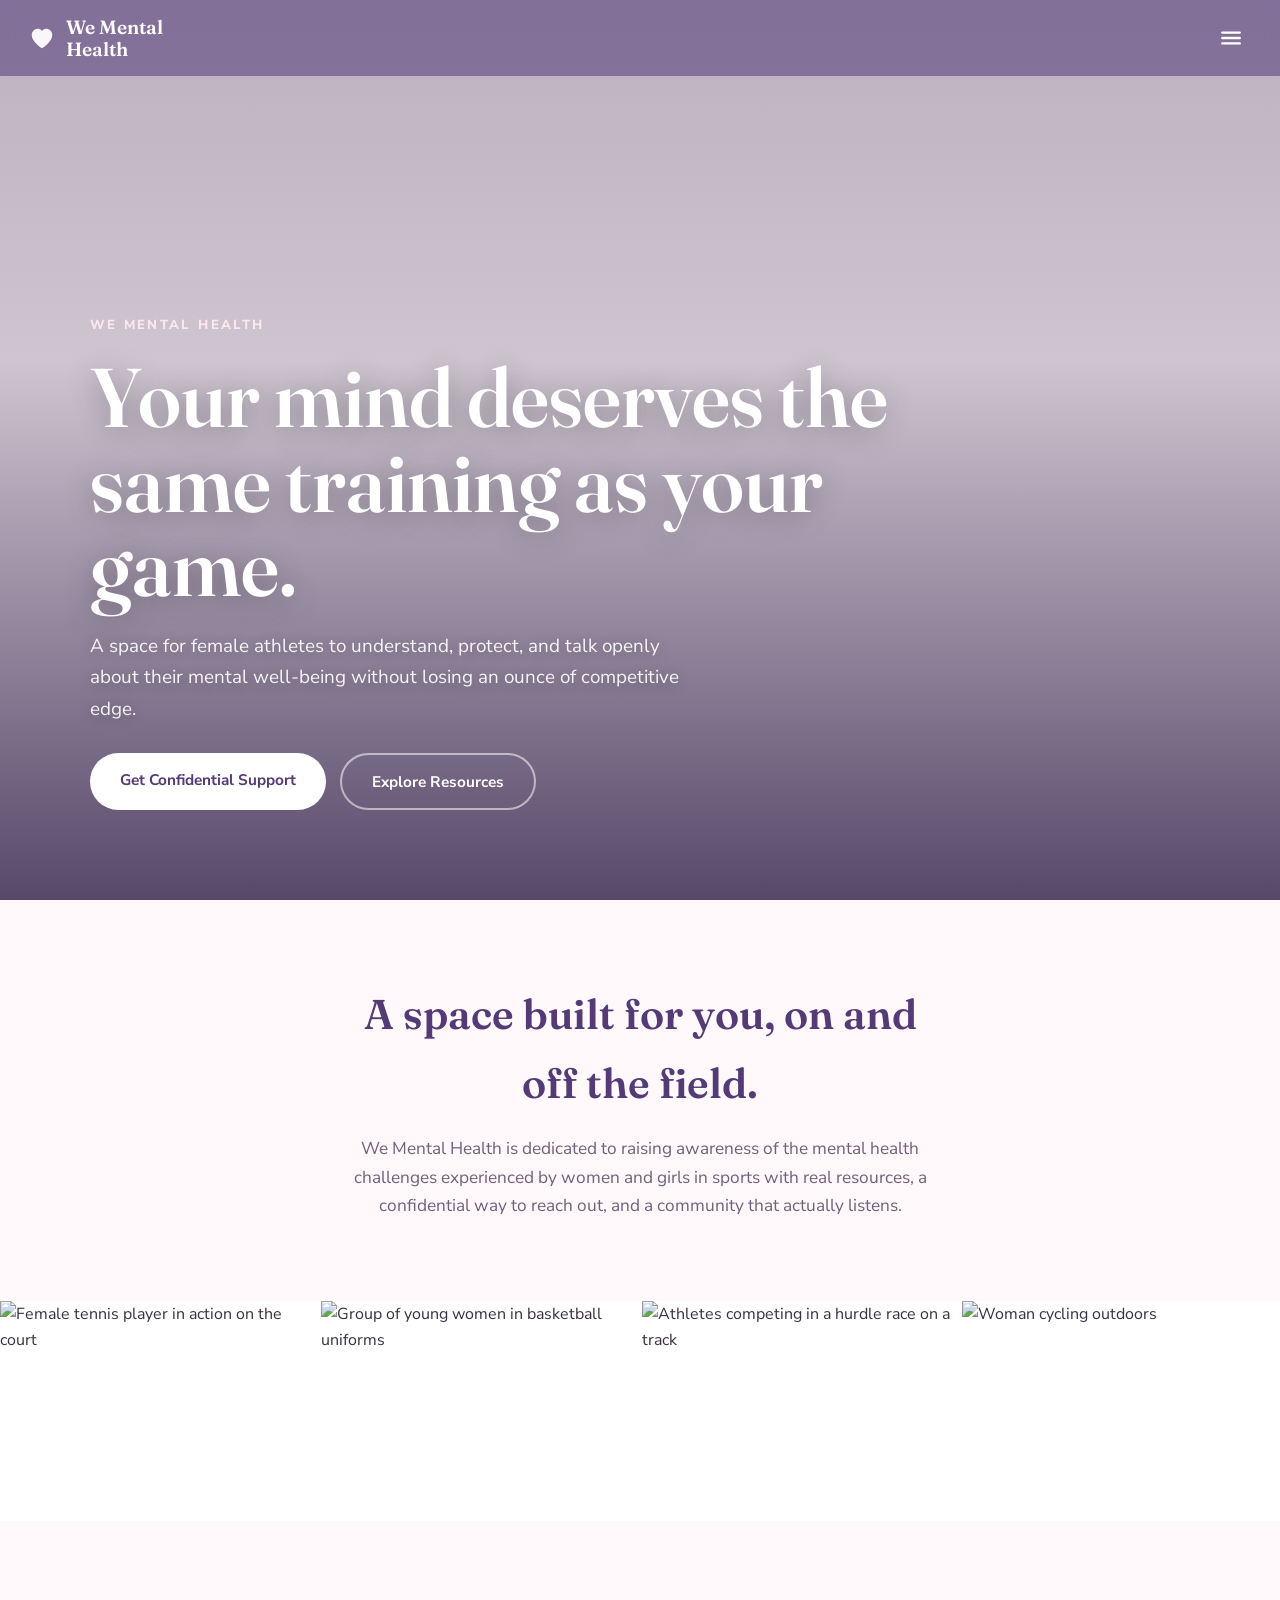
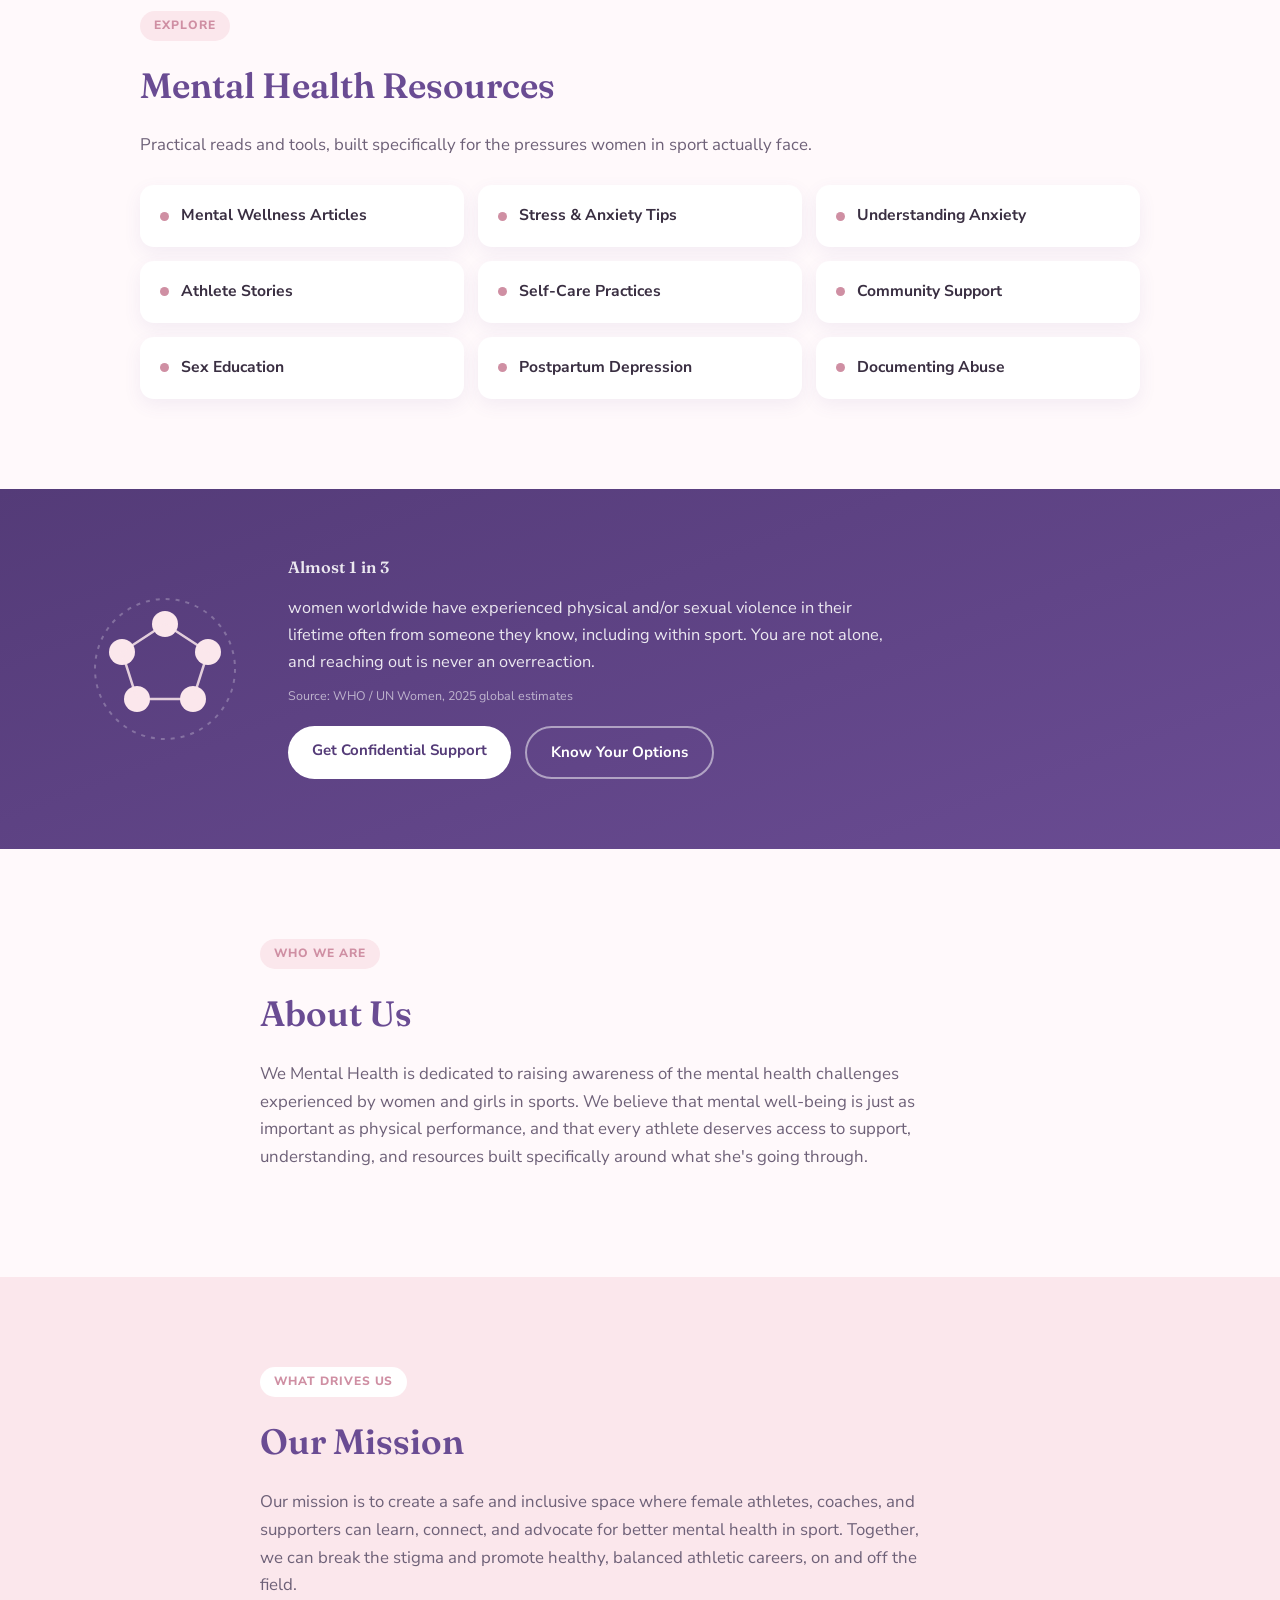
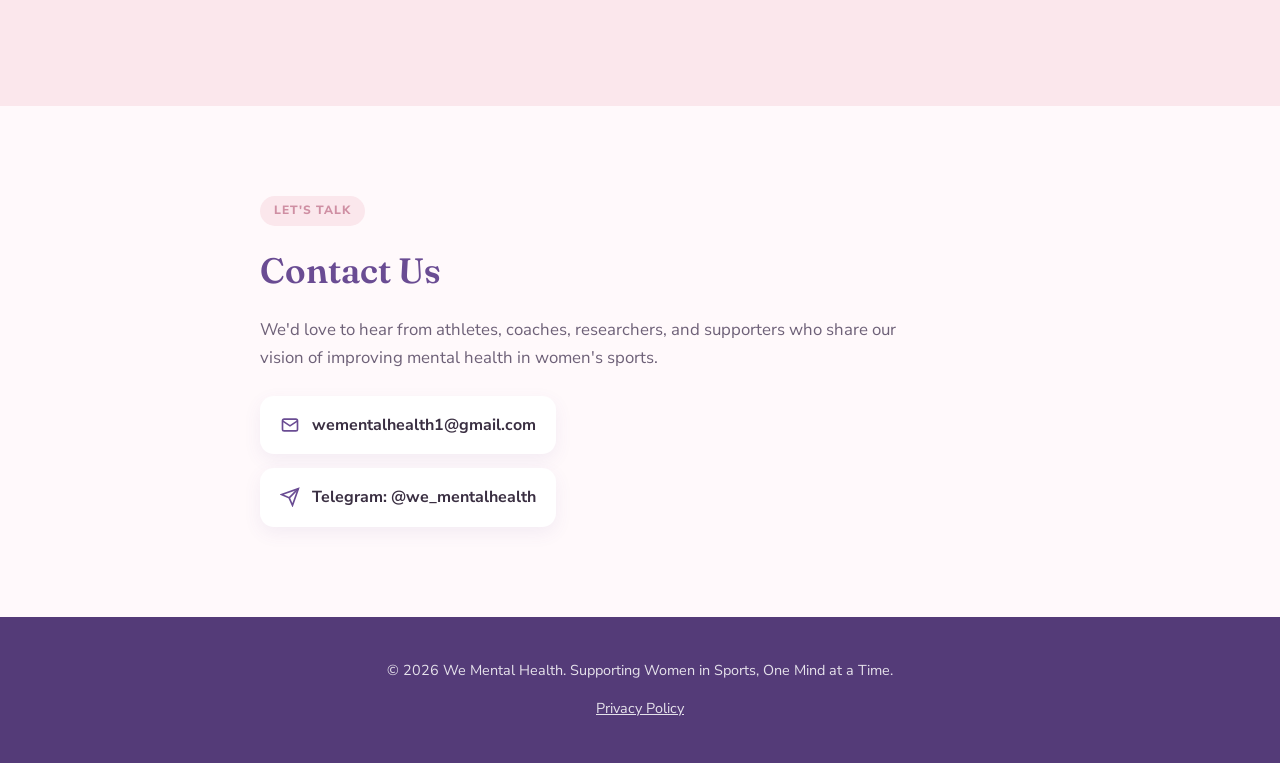
==== We/index.html @ 29e7348d "Update index.html" ====
﻿<!DOCTYPE html>
<html lang="en">
<head>
<meta charset="UTF-8">
<meta name="viewport" content="width=device-width, initial-scale=1.0">
<title>We Mental Health</title>
<meta name="description" content="We Mental Health supports the mental wellbeing of female athletes across Nigeria, Africa, and beyond — confidential support, real crisis resources, and a community that listens.">
<link rel="canonical" href="https://wementalhealth.duckdns.org/index.html">
<link rel="icon" type="image/svg+xml" href="favicon.svg">

<meta property="og:type" content="website">
<meta property="og:title" content="We Mental Health">
<meta property="og:description" content="We Mental Health supports the mental wellbeing of female athletes across Nigeria, Africa, and beyond confidential support, real crisis resources, and a community that listens.">
<meta property="og:url" content="https://wementalhealth.duckdns.org/index.html">
<meta property="og:image" content="https://images.unsplash.com/photo-1770237710759-82b2962cd4ab?auto=format&fit=crop&w=1200&q=80">
<meta property="og:site_name" content="We Mental Health">

<meta name="twitter:card" content="summary_large_image">
<meta name="twitter:title" content="We Mental Health">
<meta name="twitter:description" content="We Mental Health supports the mental wellbeing of female athletes across Nigeria, Africa, and beyond — confidential support, real crisis resources, and a community that listens.">
<meta name="twitter:image" content="https://images.unsplash.com/photo-1770237710759-82b2962cd4ab?auto=format&fit=crop&w=1200&q=80">
<link rel="preconnect" href="https://fonts.googleapis.com">
<link rel="preconnect" href="https://fonts.gstatic.com" crossorigin>
<link href="https://fonts.googleapis.com/css2?family=Fraunces:opsz,wght@9..144,500;9..144,600;9..144,700&family=Nunito+Sans:wght@400;600;700;800&display=swap" rel="stylesheet">
<link rel="stylesheet" href="site-nav.css">
<style>
  :root{
    --plum: #6a4c93;
    --plum-deep: #543b78;
    --plum-light: #8a63b8;
    --blush: #f4c9d6;
    --blush-soft: #fbe7ec;
    --rose-gold: #cf8fa3;
    --cream: #fff9fb;
    --ink: #3a2f42;
    --ink-soft: #6e6178;
  }

  * { box-sizing: border-box; }

  body{
    margin: 0;
    font-family: 'Nunito Sans', sans-serif;
    background: var(--cream);
    color: var(--ink);
    line-height: 1.65;
  }

  h1, h2, h3 { font-family: 'Fraunces', serif; font-weight: 600; }

  a { color: inherit; }

  /* ---------- Hero ---------- */
  .hero{
    position: relative;
    min-height: 100vh;
    display: flex;
    align-items: flex-end;
    padding: 140px 7vw 90px;
    background-image:
      linear-gradient(180deg, rgba(58,41,80,0.35) 0%, rgba(58,41,80,0.25) 40%, rgba(58,41,80,0.85) 100%),
      url('https://images.unsplash.com/photo-1770237710759-82b2962cd4ab?auto=format&fit=crop&w=1800&q=80');
    background-size: cover;
    background-position: center 25%;
    background-attachment: scroll;
  }

  .hero-eyebrow{
    color: var(--blush-soft);
    font-size: 0.82rem;
    font-weight: 800;
    letter-spacing: 0.18em;
    text-transform: uppercase;
    margin-bottom: 18px;
  }

  .hero h1{
    font-size: clamp(2.6rem, 7vw, 5.2rem);
    line-height: 1.02;
    color: white;
    margin: 0 0 22px;
    max-width: 16ch;
    text-shadow: 0 4px 30px rgba(0,0,0,0.3);
  }

  .hero p{
    max-width: 54ch;
    font-size: 1.18rem;
    color: rgba(255,255,255,0.92);
    text-shadow: 0 2px 14px rgba(0,0,0,0.25);
    margin: 0 0 28px;
  }

  .hero-actions{ display: flex; gap: 14px; flex-wrap: wrap; }
  .hero-actions a{
    display: inline-block;
    padding: 14px 30px;
    border-radius: 30px;
    font-weight: 700;
    font-size: 0.96rem;
    text-decoration: none;
    transition: transform 0.2s ease, background 0.2s ease;
  }
  .hero-actions .primary{ background: white; color: var(--plum-deep); }
  .hero-actions .primary:hover{ background: var(--blush-soft); transform: translateY(-1px); }
  .hero-actions .secondary{ background: transparent; color: white; border: 2px solid rgba(255,255,255,0.55); }
  .hero-actions .secondary:hover{ border-color: white; transform: translateY(-1px); }

  /* ---------- Cream intro band ---------- */
  .intro-band{
    background: var(--cream);
    padding: 80px 7vw;
    text-align: center;
  }
  .intro-band h2{
    font-size: clamp(1.8rem, 4vw, 2.6rem);
    color: var(--plum-deep);
    max-width: 20ch;
    margin: 0 auto 18px;
  }
  .intro-band p{
    max-width: 62ch;
    margin: 0 auto;
    color: var(--ink-soft);
    font-size: 1.08rem;
  }

  /* ---------- Sport strip ---------- */
  .sport-strip{
    display: grid;
    grid-template-columns: repeat(4, 1fr);
    gap: 3px;
    background: white;
  }
  .sport-strip img{
    width: 100%;
    height: 220px;
    object-fit: cover;
    display: block;
    filter: grayscale(15%);
    transition: filter 0.25s ease;
  }
  .sport-strip img:hover{ filter: grayscale(0%); }

  /* ---------- Section wrapper (About/Mission/Resources/Contact) ---------- */
  .section{
    padding: 90px 7vw;
    scroll-margin-top: 90px;
  }
  .section.alt{ background: var(--blush-soft); }

  .section-inner{ max-width: 760px; margin: 0 auto; }
  .section-inner.wide{ max-width: 1000px; }

  .accent-tag{
    display: inline-block;
    background: var(--blush-soft);
    color: var(--rose-gold);
    font-size: 0.75rem;
    font-weight: 800;
    letter-spacing: 0.08em;
    text-transform: uppercase;
    padding: 5px 14px;
    border-radius: 20px;
    margin-bottom: 16px;
  }
  .section.alt .accent-tag{ background: white; }

  .section h2{ color: var(--plum); font-size: clamp(1.7rem, 3.4vw, 2.2rem); margin: 0 0 16px; }
  .section p{ color: var(--ink-soft); max-width: 68ch; font-size: 1.05rem; }

  .resource-list{
    list-style: none;
    margin: 26px 0 0;
    padding: 0;
    display: grid;
    grid-template-columns: repeat(auto-fill, minmax(240px, 1fr));
    gap: 14px;
  }
  .resource-list a{
    display: flex;
    align-items: center;
    gap: 12px;
    text-decoration: none;
    color: var(--ink);
    background: white;
    border-radius: 14px;
    padding: 18px 20px;
    font-weight: 700;
    font-size: 0.98rem;
    box-shadow: 0 6px 18px rgba(106,76,147,0.08);
    transition: transform 0.18s ease, box-shadow 0.18s ease;
  }
  .resource-list a:hover{ transform: translateY(-3px); box-shadow: 0 10px 24px rgba(106,76,147,0.16); }
  .resource-list .dot{ width: 9px; height: 9px; border-radius: 50%; background: var(--rose-gold); flex-shrink: 0; }

  /* ---------- Awareness stat ---------- */
  .awareness{
    background: linear-gradient(160deg, var(--plum-deep) 0%, var(--plum) 100%);
    padding: 70px 7vw;
    display: flex;
    align-items: center;
    gap: 48px;
    flex-wrap: wrap;
  }
  .awareness-visual{ flex: 0 0 auto; width: 150px; height: 150px; }
  .awareness-text{ flex: 1 1 420px; color: white; }
  .awareness-stat{
    font-family: 'Fraunces', serif;
    font-weight: 600;
    font-size: 2.6rem;
    line-height: 1;
    margin: 0 0 10px;
    color: white;
  }
  .awareness-text p{ margin: 0 0 20px; max-width: 60ch; color: rgba(255,255,255,0.88); font-size: 1.02rem; }
  .awareness-text .source{ font-size: 0.78rem; color: rgba(255,255,255,0.6); margin: -10px 0 20px; }
  .awareness-actions{ display: flex; gap: 14px; flex-wrap: wrap; }
  .awareness-actions a{
    display: inline-block; padding: 12px 24px; border-radius: 30px;
    font-weight: 700; font-size: 0.94rem; text-decoration: none;
    transition: transform 0.2s ease, background 0.2s ease;
  }
  .awareness-actions .primary{ background: white; color: var(--plum-deep); }
  .awareness-actions .primary:hover{ transform: translateY(-1px); background: var(--blush-soft); }
  .awareness-actions .secondary{ background: transparent; color: white; border: 2px solid rgba(255,255,255,0.5); }
  .awareness-actions .secondary:hover{ transform: translateY(-1px); border-color: white; }

  /* ---------- Contact ---------- */
  .contact-links{ display: flex; flex-direction: column; gap: 14px; margin-top: 24px; }
  .contact-link{
    display: inline-flex;
    align-items: center;
    gap: 12px;
    text-decoration: none;
    color: var(--ink);
    background: white;
    border-radius: 14px;
    padding: 16px 20px;
    font-weight: 700;
    width: fit-content;
    box-shadow: 0 6px 18px rgba(106,76,147,0.08);
    transition: transform 0.18s ease;
  }
  .contact-link:hover{ transform: translateY(-2px); }
  .contact-link svg{ flex-shrink: 0; color: var(--plum); }

  footer{
    background: var(--plum-deep);
    color: rgba(255,255,255,0.85);
    text-align: center;
    padding: 28px;
    font-size: 0.9rem;
  }
  footer a{ text-decoration: underline; color: rgba(255,255,255,0.85); }

  @media (max-width: 720px){
    .hero{ padding: 120px 6vw 60px; align-items: flex-end; min-height: 90vh; }
    .sport-strip{ grid-template-columns: repeat(2, 1fr); }
    .sport-strip img{ height: 160px; }
    .section{ padding: 60px 6vw; }
    .intro-band{ padding: 56px 6vw; }
    .awareness{ padding: 50px 6vw; }
  }
</style>
</head>
<body>

<div class="topbar" id="topbar">
  <a class="brand" href="index.html">
    <svg width="28" height="28" viewBox="0 0 30 30" fill="none" aria-hidden="true">
      <path d="M15 26C15 26 4 19.5 4 11.8C4 7.7 7.2 5 10.6 5C12.6 5 14.3 6 15 7.6C15.7 6 17.4 5 19.4 5C22.8 5 26 7.7 26 11.8C26 19.5 15 26 15 26Z" fill="white" fill-opacity="0.95"/>
    </svg>
    <span>We Mental<br>Health</span>
  </a>
  <button type="button" class="hamburger" id="menu-toggle" aria-label="Open menu">
    <svg class="icon-open" width="26" height="26" viewBox="0 0 24 24" fill="none" stroke="white" stroke-width="2.2" stroke-linecap="round" aria-hidden="true"><line x1="4" y1="7" x2="20" y2="7"/><line x1="4" y1="12" x2="20" y2="12"/><line x1="4" y1="17" x2="20" y2="17"/></svg>
    <svg class="icon-close" width="24" height="24" viewBox="0 0 24 24" fill="none" stroke="white" stroke-width="2.2" stroke-linecap="round" aria-hidden="true"><line x1="5" y1="5" x2="19" y2="19"/><line x1="19" y1="5" x2="5" y2="19"/></svg>
  </button>
</div>

<nav class="nav-overlay" id="nav-overlay" aria-label="Main navigation">
  <div class="nav-columns">
    <div class="nav-group">
      <div class="nav-group-title">The Club</div>
      <ul>
        <li><a href="index.html">Home</a></li>
        <li><a href="index.html#about">About Us</a></li>
        <li><a href="index.html#mission">Our Mission</a></li>
      </ul>
    </div>
    <div class="nav-group">
      <div class="nav-group-title">Resources</div>
      <ul>
        <li><a href="articles.html">Mental Wellness Articles</a></li>
        <li><a href="stress.html">Stress &amp; Anxiety Tips</a></li>
        <li><a href="Anxiety.html">Understanding Anxiety</a></li>
        <li><a href="selfcare.html">Self-Care Practices</a></li>
        <li><a href="PostpartumDepression.html">Postpartum Depression</a></li>
        <li><a href="sex-education.html">Sex Education</a></li>
        <li><a href="stories.html">Athlete Stories</a></li>
        <li><a href="evidence.html">Documenting Abuse</a></li>
      </ul>
    </div>
    <div class="nav-group">
      <div class="nav-group-title">Get Help</div>
      <ul>
        <li><a href="community.html">Community Support</a></li>
        <li><a href="index.html#contact">Contact Us</a></li>
        <li><a href="privacy.html">Privacy Policy</a></li>
      </ul>
    </div>
  </div>

  </div>
</nav>

<div id="top"></div>

<div class="hero">
  <div>
    <div class="hero-eyebrow">We Mental Health</div>
    <h1>Your mind deserves the same training as your game.</h1>
    <p>
      A space for female athletes to understand, protect, and talk openly about their
      mental well-being without losing an ounce of competitive edge.
    </p>
    <div class="hero-actions">
      <a class="primary" href="community.html">Get Confidential Support</a>
      <a class="secondary nav-link" href="#resources">Explore Resources</a>
    </div>
  </div>
</div>

<div class="intro-band">
  <h2>A space built for you, on and off the field.</h2>
  <p>
    We Mental Health is dedicated to raising awareness of the mental health challenges
    experienced by women and girls in sports with real resources, a confidential way
    to reach out, and a community that actually listens.
  </p>
</div>

<div class="sport-strip">
  <img src="https://images.unsplash.com/photo-1709403552725-97e0ba206cb8?auto=format&fit=crop&w=600&q=80" alt="Female tennis player in action on the court">
  <img src="https://images.unsplash.com/photo-1771257807721-b7da59c6d46d?auto=format&fit=crop&w=600&q=80" alt="Group of young women in basketball uniforms">
  <img src="https://images.unsplash.com/photo-1772475625546-d89df18856ff?auto=format&fit=crop&w=600&q=80" alt="Athletes competing in a hurdle race on a track">
  <img src="https://images.unsplash.com/photo-1604818624842-a4443ab26c85?auto=format&fit=crop&w=600&q=80" alt="Woman cycling outdoors">
</div>

<section class="section" id="resources">
  <div class="section-inner wide">
    <span class="accent-tag">Explore</span>
    <h2>Mental Health Resources</h2>
    <p>Practical reads and tools, built specifically for the pressures women in sport actually face.</p>
    <ul class="resource-list">
      <li><a href="articles.html"><span class="dot"></span>Mental Wellness Articles</a></li>
      <li><a href="stress.html"><span class="dot"></span>Stress &amp; Anxiety Tips</a></li>
      <li><a href="Anxiety.html"><span class="dot"></span>Understanding Anxiety</a></li>
      <li><a href="stories.html"><span class="dot"></span>Athlete Stories</a></li>
      <li><a href="selfcare.html"><span class="dot"></span>Self-Care Practices</a></li>
      <li><a href="community.html"><span class="dot"></span>Community Support</a></li>
      <li><a href="sex-education.html"><span class="dot"></span>Sex Education</a></li>
      <li><a href="PostpartumDepression.html"><span class="dot"></span>Postpartum Depression</a></li>
      <li><a href="evidence.html"><span class="dot"></span>Documenting Abuse</a></li>
    </ul>
  </div>
</section>

<div class="awareness">
  <div class="awareness-visual">
    <svg viewBox="0 0 150 150" fill="none" xmlns="http://www.w3.org/2000/svg">
      <circle cx="75" cy="75" r="70" stroke="rgba(255,255,255,0.25)" stroke-width="2" stroke-dasharray="4 6"/>
      <g fill="#fbe7ec">
        <circle cx="75" cy="30" r="13"/>
        <circle cx="118" cy="58" r="13"/>
        <circle cx="103" cy="105" r="13"/>
        <circle cx="47" cy="105" r="13"/>
        <circle cx="32" cy="58" r="13"/>
      </g>
      <g stroke="#fbe7ec" stroke-width="2.5" stroke-linecap="round" opacity="0.85">
        <line x1="75" y1="30" x2="118" y2="58"/>
        <line x1="118" y1="58" x2="103" y2="105"/>
        <line x1="103" y1="105" x2="47" y2="105"/>
        <line x1="47" y1="105" x2="32" y2="58"/>
        <line x1="32" y1="58" x2="75" y2="30"/>
      </g>
    </svg>
  </div>
  <div class="awareness-text">
    <p class="awareness-stat">Almost 1 in 3</p>
    <p>
      women worldwide have experienced physical and/or sexual violence in their lifetime 
      often from someone they know, including within sport. You are not alone, and reaching
      out is never an overreaction.
    </p>
    <p class="source">Source: WHO / UN Women, 2025 global estimates</p>
    <div class="awareness-actions">
      <a class="primary" href="community.html">Get Confidential Support</a>
      <a class="secondary" href="evidence.html">Know Your Options</a>
    </div>
  </div>
</div>

<section class="section" id="about">
  <div class="section-inner">
    <span class="accent-tag">Who we are</span>
    <h2>About Us</h2>
    <p>
      We Mental Health is dedicated to raising awareness of the mental health
      challenges experienced by women and girls in sports. We believe that mental
      well-being is just as important as physical performance, and that every
      athlete deserves access to support, understanding, and resources built
      specifically around what she's going through.
    </p>
  </div>
</section>

<section class="section alt" id="mission">
  <div class="section-inner">
    <span class="accent-tag">What drives us</span>
    <h2>Our Mission</h2>
    <p>
      Our mission is to create a safe and inclusive space where female athletes,
      coaches, and supporters can learn, connect, and advocate for better mental
      health in sport. Together, we can break the stigma and promote healthy,
      balanced athletic careers, on and off the field.
    </p>
  </div>
</section>

<section class="section" id="contact">
  <div class="section-inner">
    <span class="accent-tag">Let's talk</span>
    <h2>Contact Us</h2>
    <p>
      We'd love to hear from athletes, coaches, researchers, and supporters who
      share our vision of improving mental health in women's sports.
    </p>
    <div class="contact-links">
      <a class="contact-link" href="mailto:wementalhealth1@gmail.com">
        <svg width="20" height="20" viewBox="0 0 24 24" fill="none" stroke="currentColor" stroke-width="2"><rect x="3" y="5" width="18" height="14" rx="2"/><path d="M3 7l9 6 9-6"/></svg>
        wementalhealth1@gmail.com
      </a>
      <a class="contact-link" href="https://t.me/we_mentalhealth" target="_blank" rel="noopener">
        <svg width="20" height="20" viewBox="0 0 24 24" fill="none" stroke="currentColor" stroke-width="2"><path d="M22 2L11 13"/><path d="M22 2l-7 20-4-9-9-4 20-7z"/></svg>
        Telegram: @we_mentalhealth
      </a>
    </div>
  </div>
</section>

<footer>
  <p>&copy; 2026 We Mental Health. Supporting Women in Sports, One Mind at a Time.</p>
  <p style="margin-top: 6px;"><a href="privacy.html">Privacy Policy</a></p>
</footer>

<script src="site-nav.js"></script>
<meta name="google-site-verification" content="9WuydPTV6ukZOiVB30xE2AsIYyWtsUp6F3mFudCEGVk" />
  
</body>
</html>
---- We/site-nav.css ----
/* ==========================================================================
   We Mental Health — shared site navigation
   Used by index.html and every resource page. Edit the nav in ONE place.
   Pairs with site-nav.js (behaviour) and the markup block in each page.
   ========================================================================== */

:root{
  --plum: #6a4c93;
  --plum-deep: #543b78;
  --plum-light: #8a63b8;
  --blush: #f4c9d6;
  --blush-soft: #fbe7ec;
  --rose-gold: #cf8fa3;
  --cream: #fff9fb;
  --ink: #3a2f42;
  --ink-soft: #6e6178;
  --topbar-h: 76px;
}

/* ---------- Top bar ---------- */
.topbar{
  position: fixed;
  top: 0; left: 0; right: 0;
  height: var(--topbar-h);
  display: flex;
  align-items: center;
  justify-content: space-between;
  padding: 0 28px;
  background: rgba(84,59,120,0.55);
  backdrop-filter: blur(6px);
  -webkit-backdrop-filter: blur(6px);
  /* Must sit ABOVE .nav-overlay, or the close (X) button is buried by the
     open menu and the only way out is to navigate away. */
  z-index: 1000;
  transition: background 0.25s ease;
}
/* While the menu is open the overlay gradient is the background */
.topbar.menu-open,
.topbar.menu-open.solid,
.topbar.menu-open.always-solid{
  background: transparent;
  backdrop-filter: none;
  -webkit-backdrop-filter: none;
}
/* Pages that are not the photo hero start solid so the bar never floats on cream */
.topbar.solid,
.topbar.always-solid{
  background: var(--plum-deep);
}

.topbar .brand{
  display: flex;
  align-items: center;
  gap: 10px;
  color: white;
  text-decoration: none;
  margin: 0;
  padding: 0;
  border: 0;
}
.topbar .brand svg{ flex-shrink: 0; }
.topbar .brand span{
  font-family: 'Fraunces', serif;
  font-size: 1.2rem;
  font-weight: 600;
  line-height: 1.15;
  display: block;
}

.hamburger{
  all: unset;
  width: 42px; height: 42px;
  display: flex; align-items: center; justify-content: center;
  cursor: pointer;
  border-radius: 50%;
  transition: background 0.2s ease;
}
.hamburger:hover{ background: rgba(255,255,255,0.12); }
.hamburger:focus-visible{ outline: 2px solid var(--blush-soft); outline-offset: 2px; }
.hamburger svg{ display: block; }
.hamburger .icon-close{ display: none; }
.hamburger.open .icon-open{ display: none; }
.hamburger.open .icon-close{ display: block; }

/* ---------- Full-screen nav overlay ---------- */
.nav-overlay{
  position: fixed;
  inset: 0;
  background: linear-gradient(160deg, var(--plum-deep) 0%, var(--plum) 100%);
  z-index: 900;
  display: flex;
  flex-direction: column;
  padding: 110px 8vw 40px;
  overflow-y: auto;
  transform: translateY(-100%);
  /* visibility keeps closed-menu links out of the tab order without killing the slide */
  visibility: hidden;
  transition: transform 0.35s ease, visibility 0s linear 0.35s;
}
.nav-overlay.open{
  transform: translateY(0);
  visibility: visible;
  transition: transform 0.35s ease, visibility 0s linear 0s;
}

.nav-columns{
  display: flex;
  flex-wrap: wrap;
  gap: 56px;
  flex: 1;
}

.nav-group{ min-width: 200px; }

.nav-group-title{
  color: rgba(255,255,255,0.55);
  font-size: 0.78rem;
  font-weight: 800;
  letter-spacing: 0.12em;
  text-transform: uppercase;
  margin-bottom: 16px;
}

.nav-group ul{ list-style: none; margin: 0; padding: 0; }
.nav-group li{ margin-bottom: 10px; }

.nav-group a{
  text-decoration: none;
  color: white;
  font-family: 'Fraunces', serif;
  font-weight: 600;
  font-size: 1.35rem;
  transition: color 0.15s ease, opacity 0.15s ease;
  opacity: 0.92;
  display: inline-block;
}
.nav-group a:hover{ color: var(--blush-soft); opacity: 1; }
.nav-group a:focus-visible{ outline: 2px solid var(--blush-soft); outline-offset: 3px; border-radius: 4px; }

/* The page you are already on */
.nav-group a[aria-current="page"]{
  color: var(--blush);
  opacity: 1;
}
.nav-group a[aria-current="page"]::before{
  content: "";
  display: inline-block;
  width: 7px; height: 7px;
  border-radius: 50%;
  background: var(--blush);
  margin-right: 10px;
  vertical-align: middle;
}

.nav-lang{
  margin-top: 40px;
  padding-top: 24px;
  border-top: 1px solid rgba(255,255,255,0.15);
  display: flex;
  align-items: center;
  gap: 12px;
  flex-wrap: wrap;
}
.nav-lang label{
  color: rgba(255,255,255,0.6);
  font-size: 0.8rem;
  font-weight: 700;
  text-transform: uppercase;
  letter-spacing: 0.08em;
}
.nav-lang select{
  background: rgba(255,255,255,0.1);
  border: 1px solid rgba(255,255,255,0.3);
  color: white;
  border-radius: 10px;
  padding: 8px 14px;
  font-family: 'Nunito Sans', sans-serif;
  font-size: 0.9rem;
  font-weight: 700;
}
.nav-lang select option{ color: var(--ink); }

/* ---------- Google Translate chrome ----------
   Translate ships a toolbar it pins to the top of the page, then pushes the
   body down to make room. It has had several markup versions over the years
   and a page can get any of them, so every variant is hidden here. Hiding the
   toolbar does not affect the translation itself. */

/* Our own hidden mount point */
#google_translate_element{ display: none !important; }

/* The toolbar, old and new. .skiptranslate is the wrapper Translate puts on
   its own UI so it does not translate itself — on the banner it is the bar,
   so hide the iframe forms of it but never the plain <div> the widget also
   uses for the page body wrapper. */
.goog-te-banner-frame,
.goog-te-banner-frame.skiptranslate,
iframe.skiptranslate,
.goog-te-banner{
  display: none !important;
  visibility: hidden !important;
  height: 0 !important;
}

/* Current widget's toolbar + its loading progress bar */
.VIpgJd-ZVi9od-ORHb-OEVmcd,
.VIpgJd-ZVi9od-aZ2wEe-wOHMyf,
.VIpgJd-ZVi9od-aZ2wEe-OiiCO{
  display: none !important;
}

/* Translate sets an inline top offset on <body> to clear its bar */
body{
  top: 0 !important;
  position: static !important;
  min-height: 0 !important;
}

/* The hover balloon and the highlight it paints over translated words */
#goog-gt-tt,
.goog-te-balloon-frame,
.goog-tooltip,
.goog-tooltip:hover{
  display: none !important;
}
.goog-text-highlight,
font[style]{
  background: none !important;
  box-shadow: none !important;
}

/* ---------- Resource pages sit below the fixed bar ---------- */
body.has-topbar main{
  margin-left: 0;
  min-height: 100vh;
  padding-top: var(--topbar-h);
}

@media (max-width: 720px){
  .topbar{ padding: 0 18px; }
  .nav-overlay{ padding: 100px 7vw 30px; }
  .nav-columns{ gap: 40px; }
  .nav-group a{ font-size: 1.2rem; }
}

@media (prefers-reduced-motion: reduce){
  .nav-overlay{ transition: none; }
}
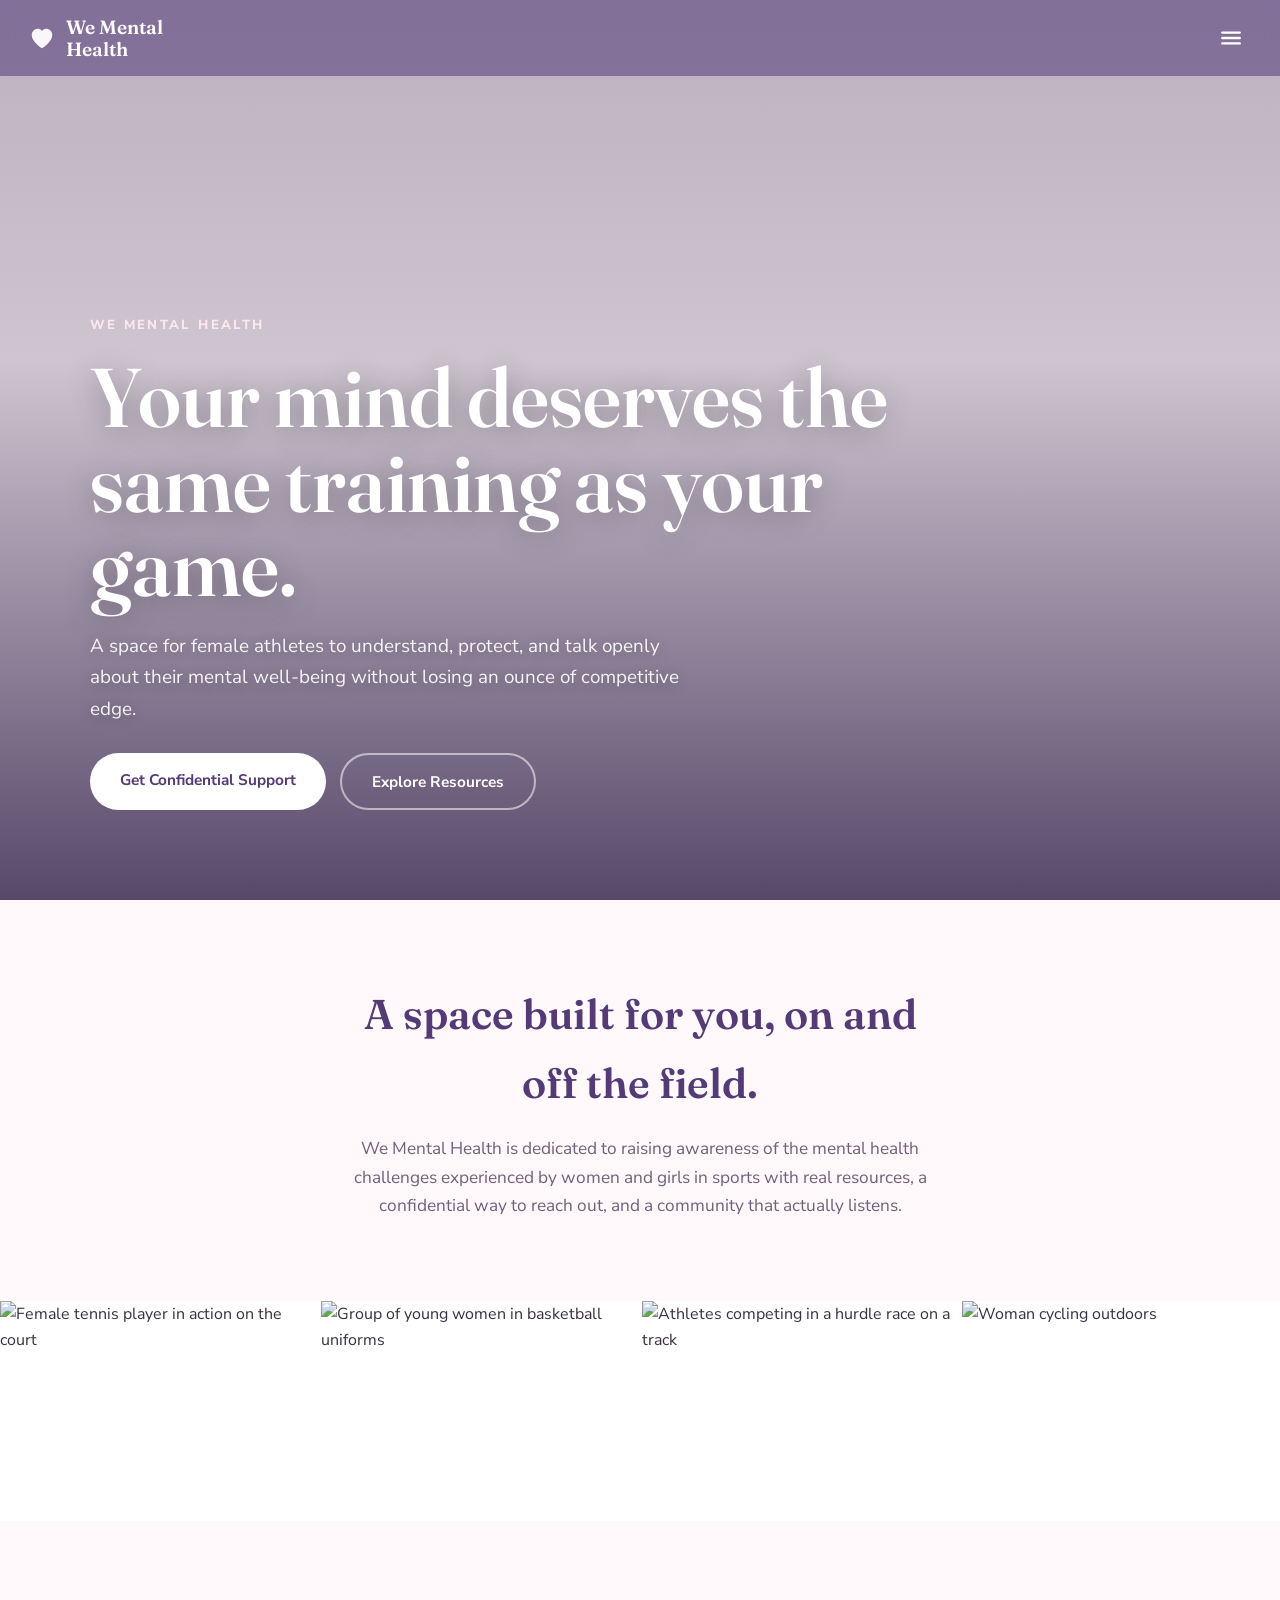
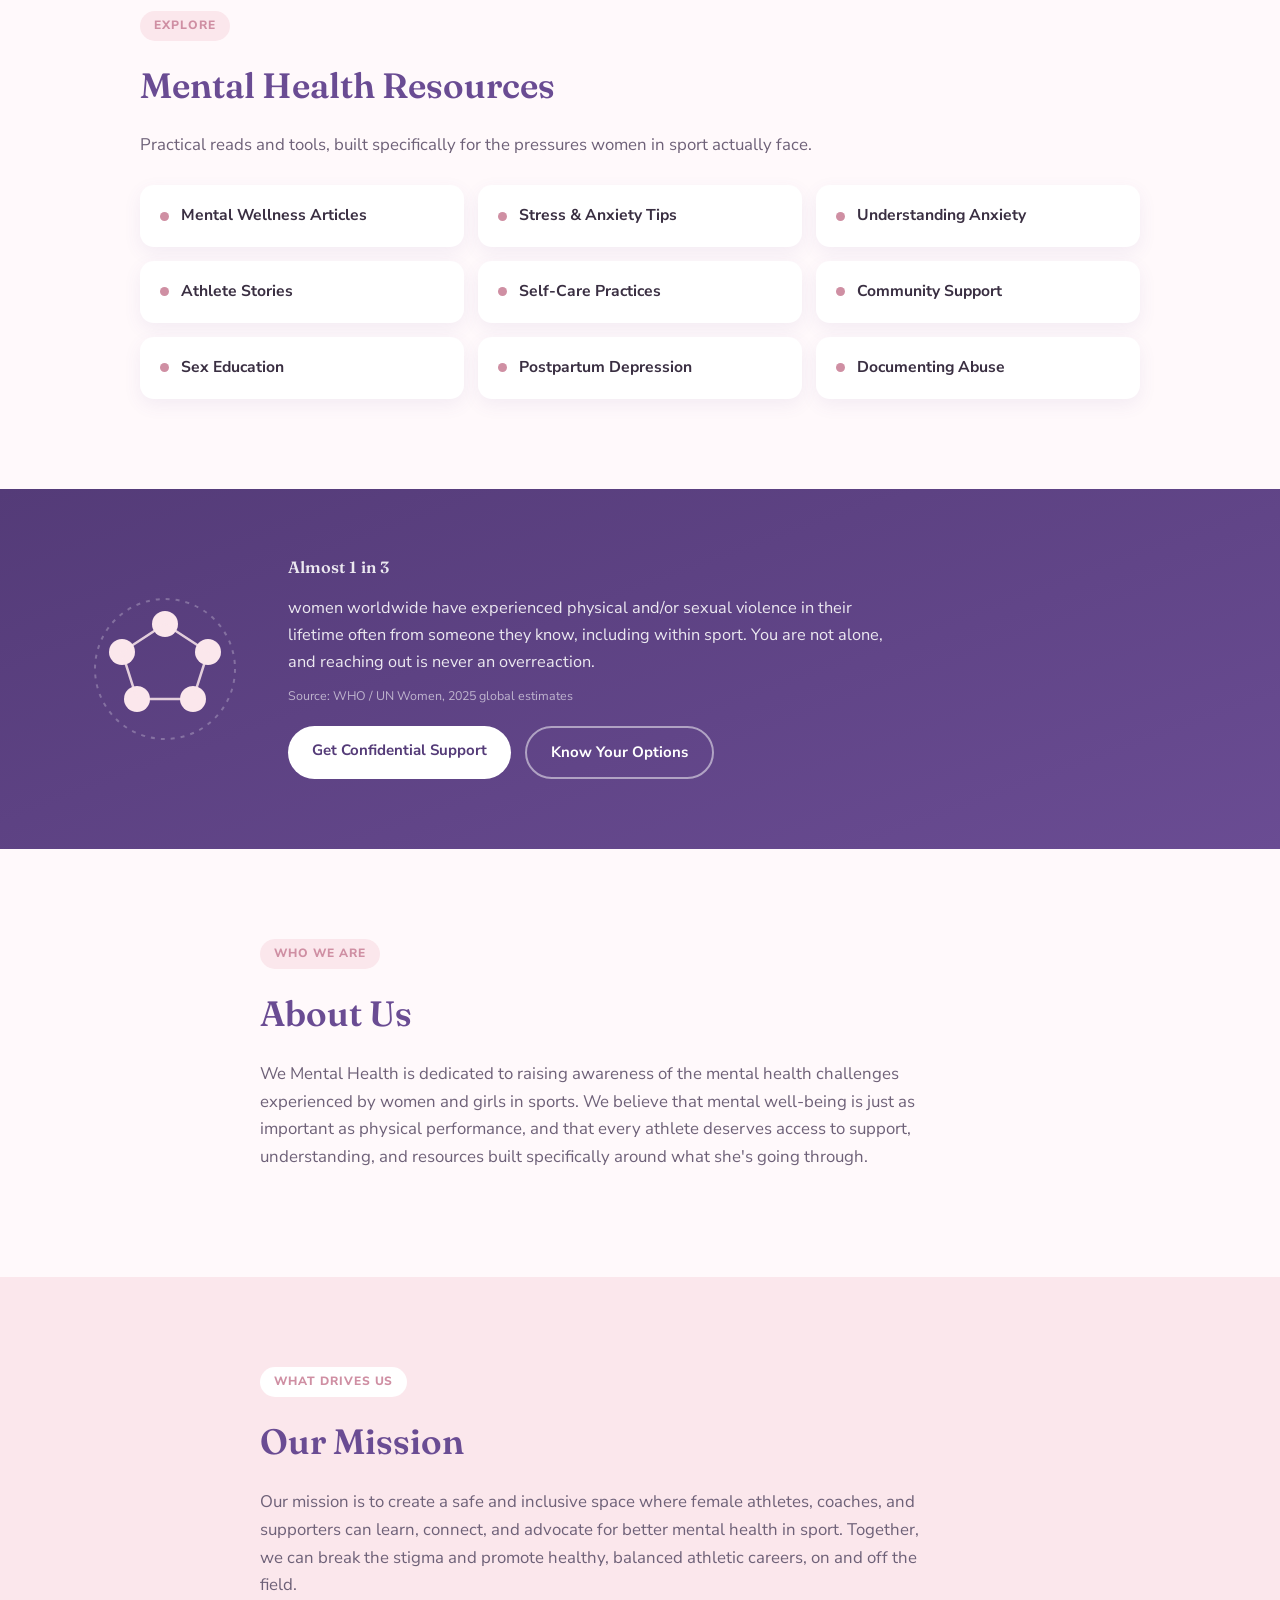
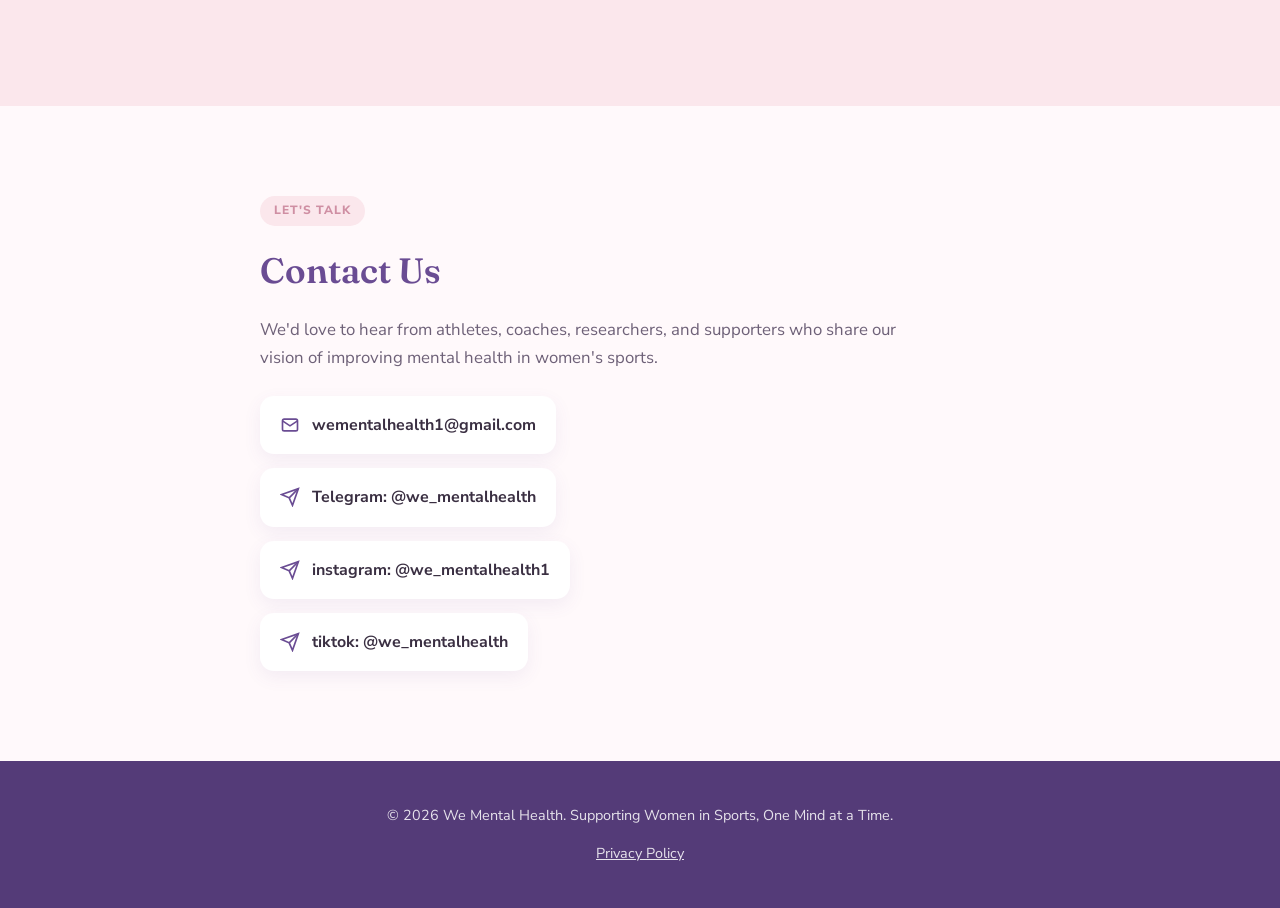
==== commit 4794e1f5: "Update index.html adding instagram and tiktok account" ====
--- a/We/index.html
+++ b/We/index.html
@@ -1,17 +1,18 @@
 ﻿<!DOCTYPE html>
 <html lang="en">
 <head>
+  <meta name="google-site-verification" content="cGK2ZZm9QXsd9YK4VMPb-AaaMOBKjG2GWGtUGECzFrU" />  
 <meta charset="UTF-8">
 <meta name="viewport" content="width=device-width, initial-scale=1.0">
 <title>We Mental Health</title>
 <meta name="description" content="We Mental Health supports the mental wellbeing of female athletes across Nigeria, Africa, and beyond — confidential support, real crisis resources, and a community that listens.">
-<link rel="canonical" href="https://wementalhealth.duckdns.org/index.html">
+<link rel="canonical" href="https://we-mentalhealth.org/index.html">
 <link rel="icon" type="image/svg+xml" href="favicon.svg">
 
 <meta property="og:type" content="website">
 <meta property="og:title" content="We Mental Health">
-<meta property="og:description" content="We Mental Health supports the mental wellbeing of female athletes across Nigeria, Africa, and beyond confidential support, real crisis resources, and a community that listens.">
-<meta property="og:url" content="https://wementalhealth.duckdns.org/index.html">
+<meta property="og:description" content="We Mental Health supports the mental wellbeing of female athletes across Nigeria, Africa, and beyond — confidential support, real crisis resources, and a community that listens.">
+<meta property="og:url" content="https://we-mentalhealth.org/index.html">
 <meta property="og:image" content="https://images.unsplash.com/photo-1770237710759-82b2962cd4ab?auto=format&fit=crop&w=1200&q=80">
 <meta property="og:site_name" content="We Mental Health">
 
@@ -19,10 +20,46 @@
 <meta name="twitter:title" content="We Mental Health">
 <meta name="twitter:description" content="We Mental Health supports the mental wellbeing of female athletes across Nigeria, Africa, and beyond — confidential support, real crisis resources, and a community that listens.">
 <meta name="twitter:image" content="https://images.unsplash.com/photo-1770237710759-82b2962cd4ab?auto=format&fit=crop&w=1200&q=80">
+<script type="application/ld+json">
+{
+  "@context": "https://schema.org",
+  "@type": "NGO",
+  "name": "We Mental Health",
+  "alternateName": "We Mental Health — Supporting Women in Sports",
+  "url": "https://we-mentalhealth.org/",
+  "logo": "https://we-mentalhealth.org/favicon.svg",
+  "email": "wementalhealth1@gmail.com",
+  "description": "We Mental Health supports the mental wellbeing of female athletes in Nigeria, across Africa and beyond, with free guides, local emergency numbers and a confidential way to reach out.",
+  "foundingLocation": { "@type": "Country", "name": "Nigeria" },
+  "areaServed": [
+    { "@type": "Country", "name": "Nigeria" },
+    { "@type": "Place", "name": "Africa" }
+  ],
+  "audience": {
+    "@type": "Audience",
+    "audienceType": "Female athletes, coaches and supporters in sport"
+  },
+  "knowsAbout": [
+    "Mental health in women's sport",
+    "Anxiety in female athletes",
+    "Burnout and competition pressure",
+    "Postpartum depression in athletes",
+    "Sexual and physical abuse in sport",
+    "Documenting abuse safely",
+    "Sex education for female athletes"
+  ],
+  "sameAs": [
+    "https://t.me/we_mentalhealth",
+    "https://t.me/Weinjured",
+    "https://oyeniyiok.blogspot.com/"
+  ]
+}
+</script>
 <link rel="preconnect" href="https://fonts.googleapis.com">
 <link rel="preconnect" href="https://fonts.gstatic.com" crossorigin>
 <link href="https://fonts.googleapis.com/css2?family=Fraunces:opsz,wght@9..144,500;9..144,600;9..144,700&family=Nunito+Sans:wght@400;600;700;800&display=swap" rel="stylesheet">
 <link rel="stylesheet" href="site-nav.css">
+
 <style>
   :root{
     --plum: #6a4c93;
@@ -445,6 +482,14 @@
       <a class="contact-link" href="https://t.me/we_mentalhealth" target="_blank" rel="noopener">
         <svg width="20" height="20" viewBox="0 0 24 24" fill="none" stroke="currentColor" stroke-width="2"><path d="M22 2L11 13"/><path d="M22 2l-7 20-4-9-9-4 20-7z"/></svg>
         Telegram: @we_mentalhealth
+        </a> 
+         <a class="contact-link" href="https://instagram.com/we_mentalhealth1" target="_blank" rel="noopener">
+        <svg width="20" height="20" viewBox="0 0 24 24" fill="none" stroke="currentColor" stroke-width="2"><path d="M22 2L11 13"/><path d="M22 2l-7 20-4-9-9-4 20-7z"/></svg>
+        instagram: @we_mentalhealth1
+        </a> 
+       <a class="contact-link" href="https://tiktok.com/@we_mentalhealth" target="_blank" rel="noopener">
+        <svg width="20" height="20" viewBox="0 0 24 24" fill="none" stroke="currentColor" stroke-width="2"><path d="M22 2L11 13"/><path d="M22 2l-7 20-4-9-9-4 20-7z"/></svg>
+         tiktok: @we_mentalhealth
       </a>
     </div>
   </div>
@@ -456,7 +501,6 @@
 </footer>
 
 <script src="site-nav.js"></script>
-<meta name="google-site-verification" content="9WuydPTV6ukZOiVB30xE2AsIYyWtsUp6F3mFudCEGVk" />
   
 </body>
 </html>
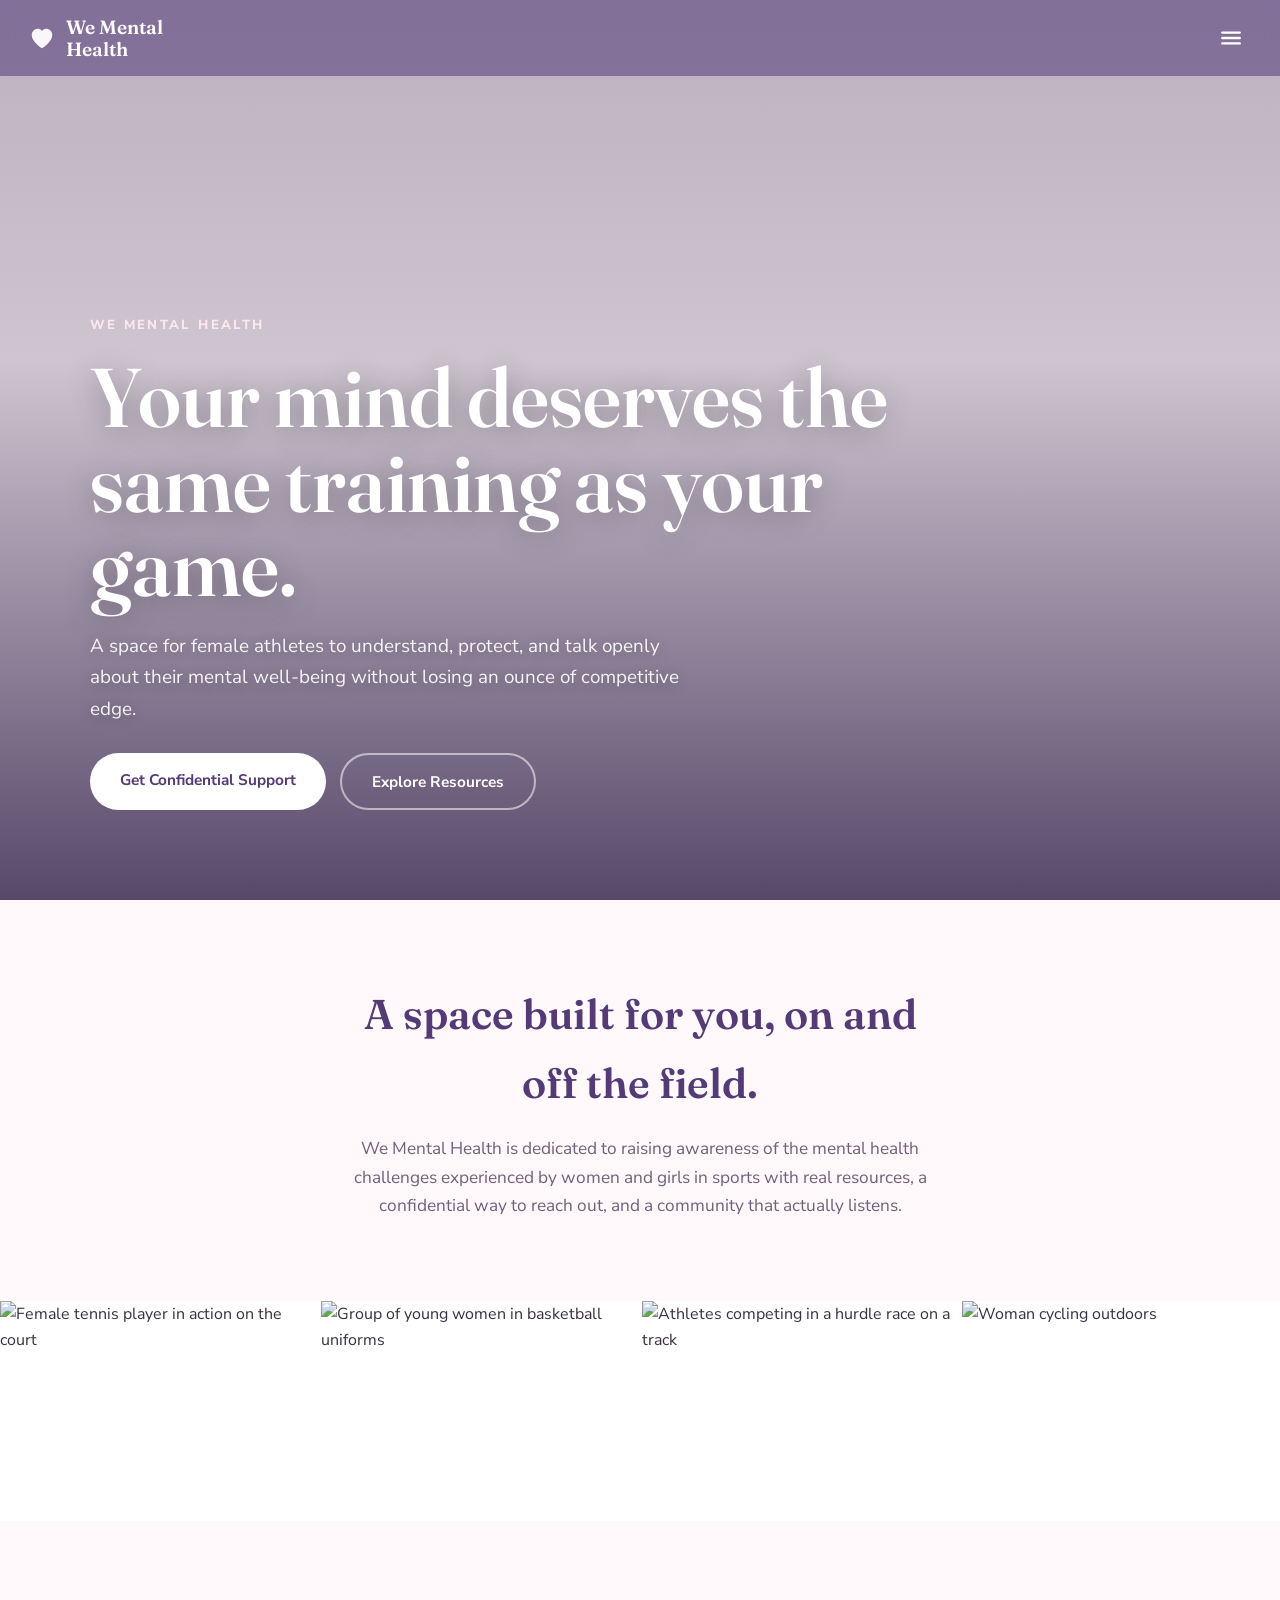
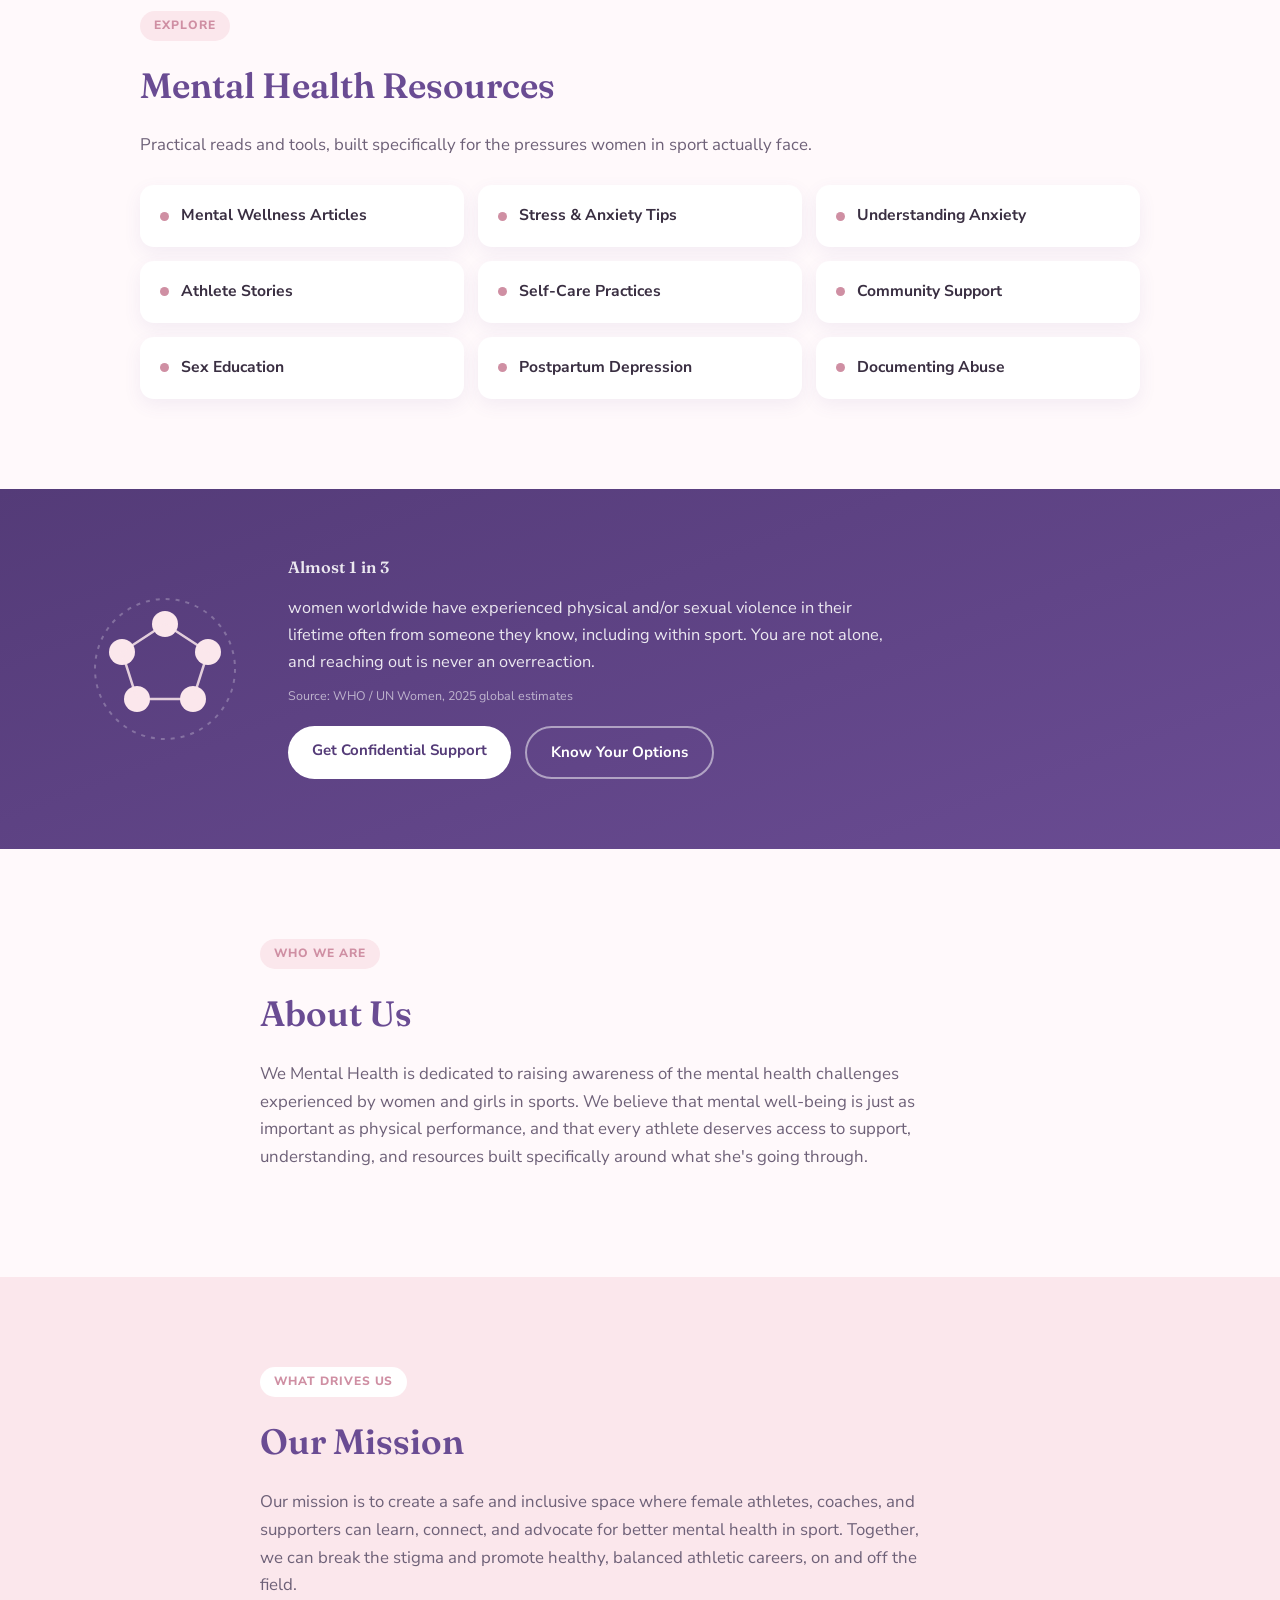
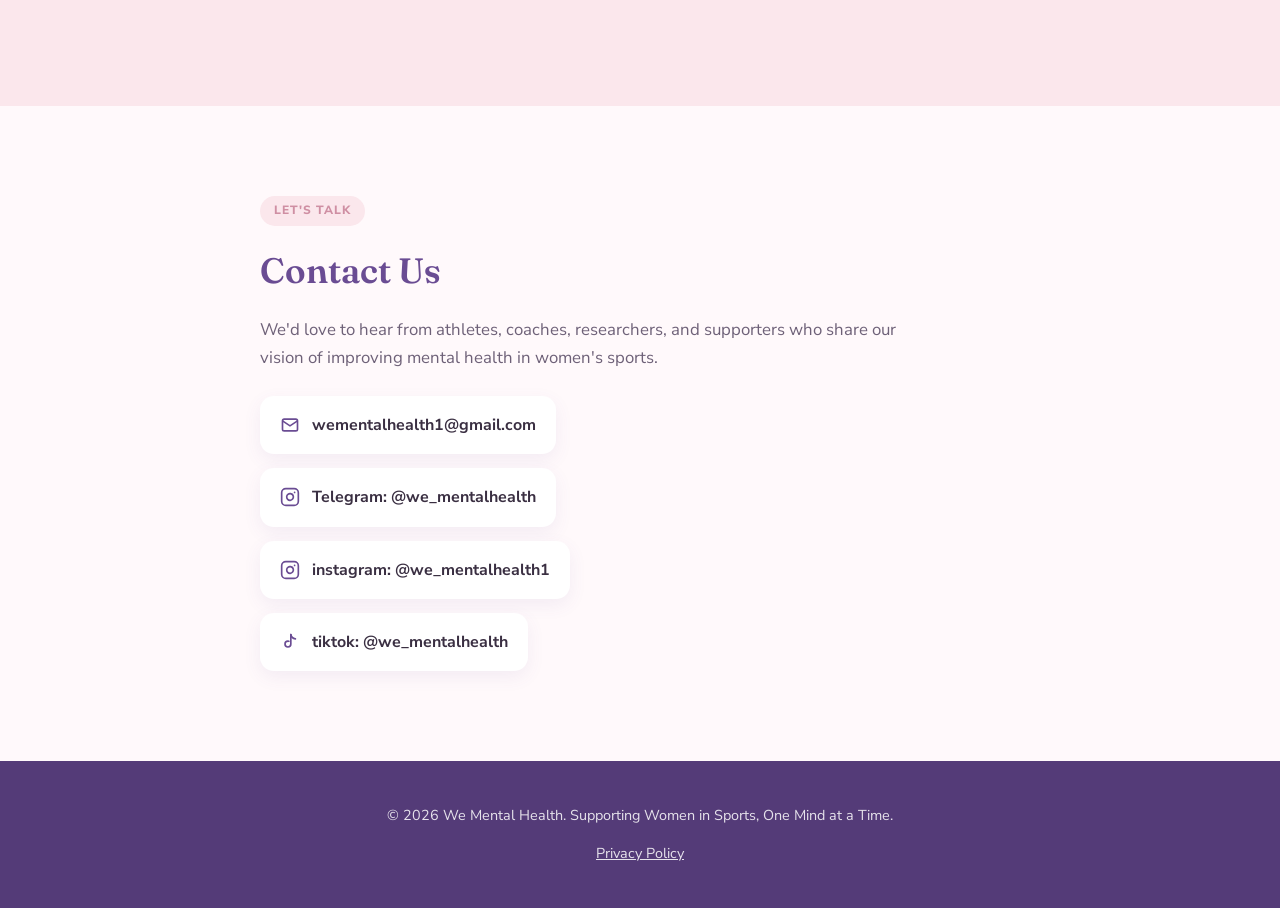
==== commit 6a7f5f52: "Update index.html" ====
--- a/We/index.html
+++ b/We/index.html
@@ -479,16 +479,16 @@
         <svg width="20" height="20" viewBox="0 0 24 24" fill="none" stroke="currentColor" stroke-width="2"><rect x="3" y="5" width="18" height="14" rx="2"/><path d="M3 7l9 6 9-6"/></svg>
         wementalhealth1@gmail.com
       </a>
-      <a class="contact-link" href="https://t.me/we_mentalhealth" target="_blank" rel="noopener">
-        <svg width="20" height="20" viewBox="0 0 24 24" fill="none" stroke="currentColor" stroke-width="2"><path d="M22 2L11 13"/><path d="M22 2l-7 20-4-9-9-4 20-7z"/></svg>
+      <a class="contact-link" href="https://instagram.com/we_mentalhealth1" target="_blank" rel="noopener">
+        <svg width="20" height="20" viewBox="0 0 24 24" fill="none" stroke="currentColor" stroke-width="2" stroke-linecap="round" stroke-linejoin="round" aria-hidden="true"><rect x="2" y="2" width="20" height="20" rx="5" ry="5"/><path d="M16 11.37A4 4 0 1 1 12.63 8 4 4 0 0 1 16 11.37z"/><line x1="17.5" y1="6.5" x2="17.51" y2="6.5"/></svg> 
         Telegram: @we_mentalhealth
         </a> 
-         <a class="contact-link" href="https://instagram.com/we_mentalhealth1" target="_blank" rel="noopener">
-        <svg width="20" height="20" viewBox="0 0 24 24" fill="none" stroke="currentColor" stroke-width="2"><path d="M22 2L11 13"/><path d="M22 2l-7 20-4-9-9-4 20-7z"/></svg>
+       <a class="contact-link" href="https://instagram.com/we_mentalhealth1" target="_blank" rel="noopener">
+        <svg width="20" height="20" viewBox="0 0 24 24" fill="none" stroke="currentColor" stroke-width="2" stroke-linecap="round" stroke-linejoin="round" aria-hidden="true"><rect x="2" y="2" width="20" height="20" rx="5" ry="5"/><path d="M16 11.37A4 4 0 1 1 12.63 8 4 4 0 0 1 16 11.37z"/><line x1="17.5" y1="6.5" x2="17.51" y2="6.5"/></svg> 
         instagram: @we_mentalhealth1
         </a> 
-       <a class="contact-link" href="https://tiktok.com/@we_mentalhealth" target="_blank" rel="noopener">
-        <svg width="20" height="20" viewBox="0 0 24 24" fill="none" stroke="currentColor" stroke-width="2"><path d="M22 2L11 13"/><path d="M22 2l-7 20-4-9-9-4 20-7z"/></svg>
+          <a class="contact-link" href="https://tiktok.com/@we_mentalhealth" target="_blank" rel="noopener">
+        <svg width="20" height="20" viewBox="0 0 24 24" fill="none" stroke="currentColor" stroke-width="2" stroke-linecap="round" stroke-linejoin="round" aria-hidden="true"><path d="M13 3v11.5a3.5 3.5 0 1 1-3.5-3.5c.4 0 .79.07 1.15.2"/><path d="M13 3c.5 2.85 2.72 4.95 5.5 5.2"/></svg> 
          tiktok: @we_mentalhealth
       </a>
     </div>
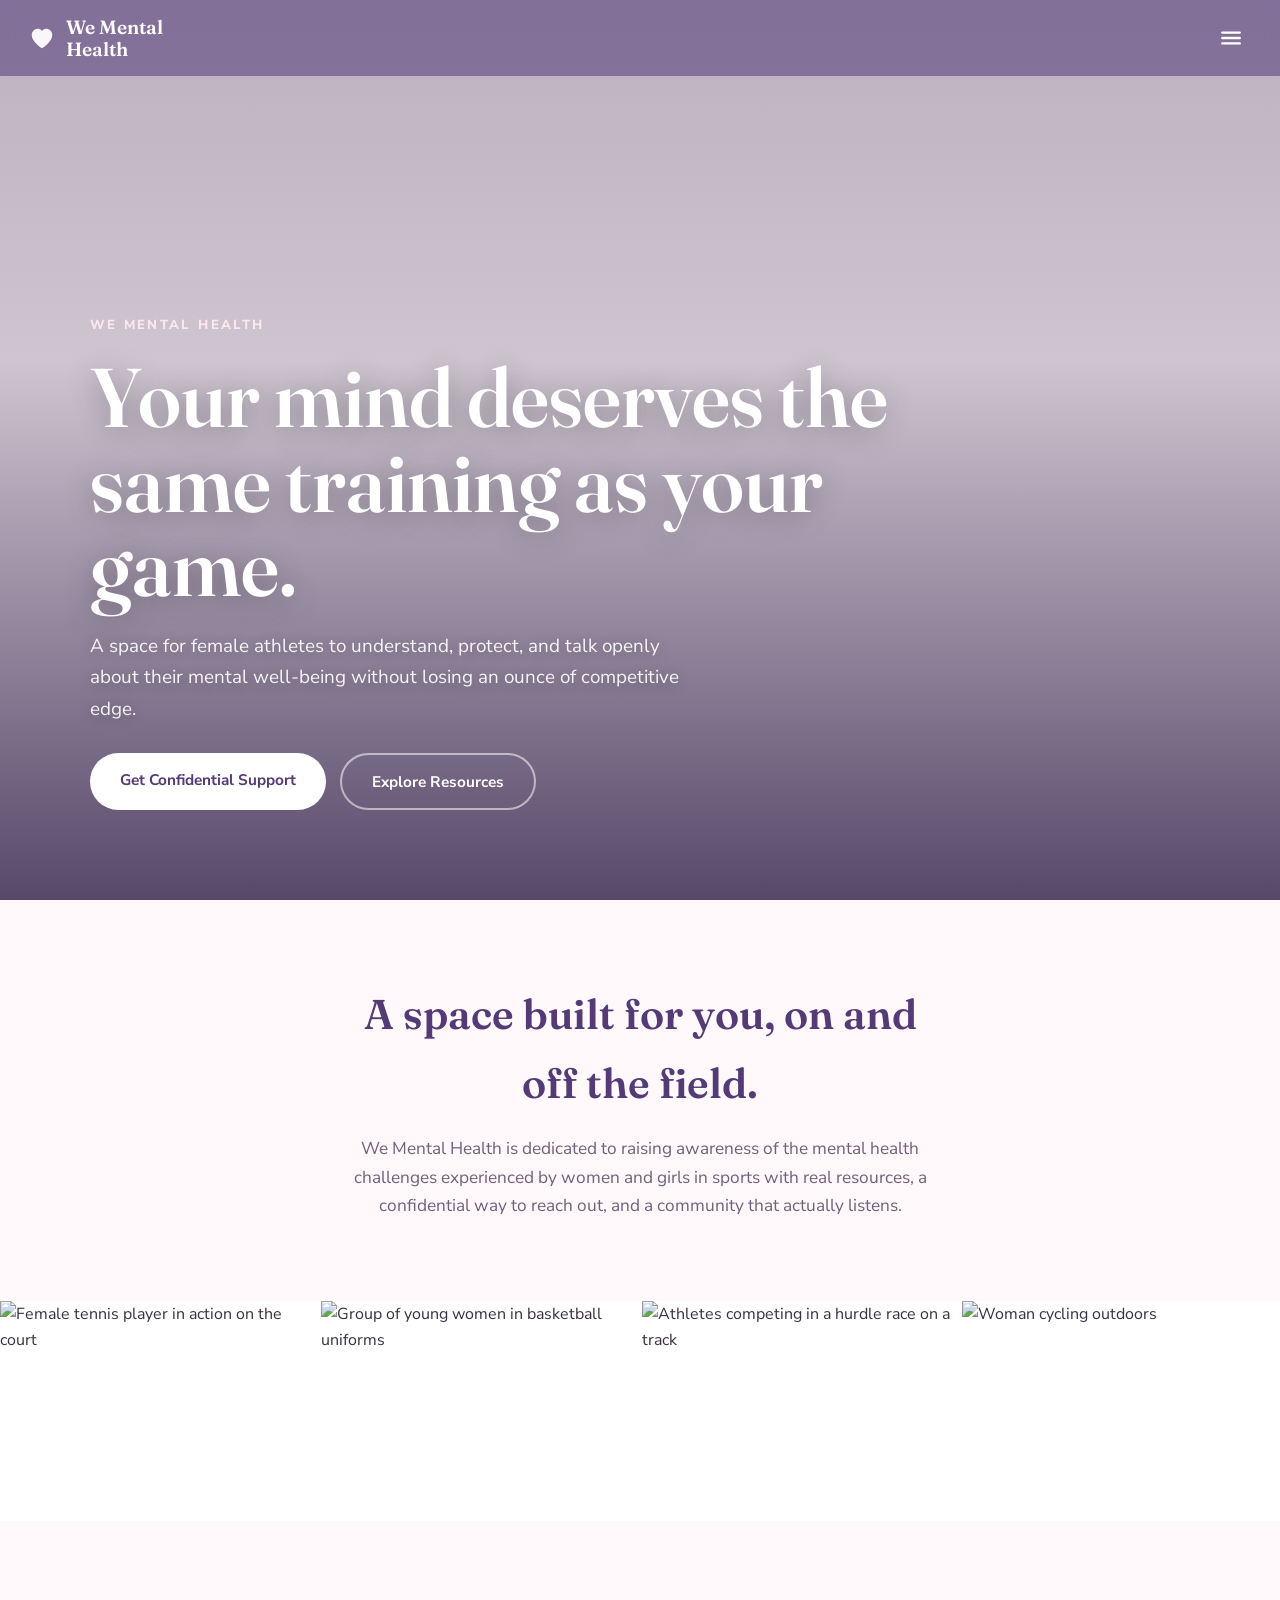
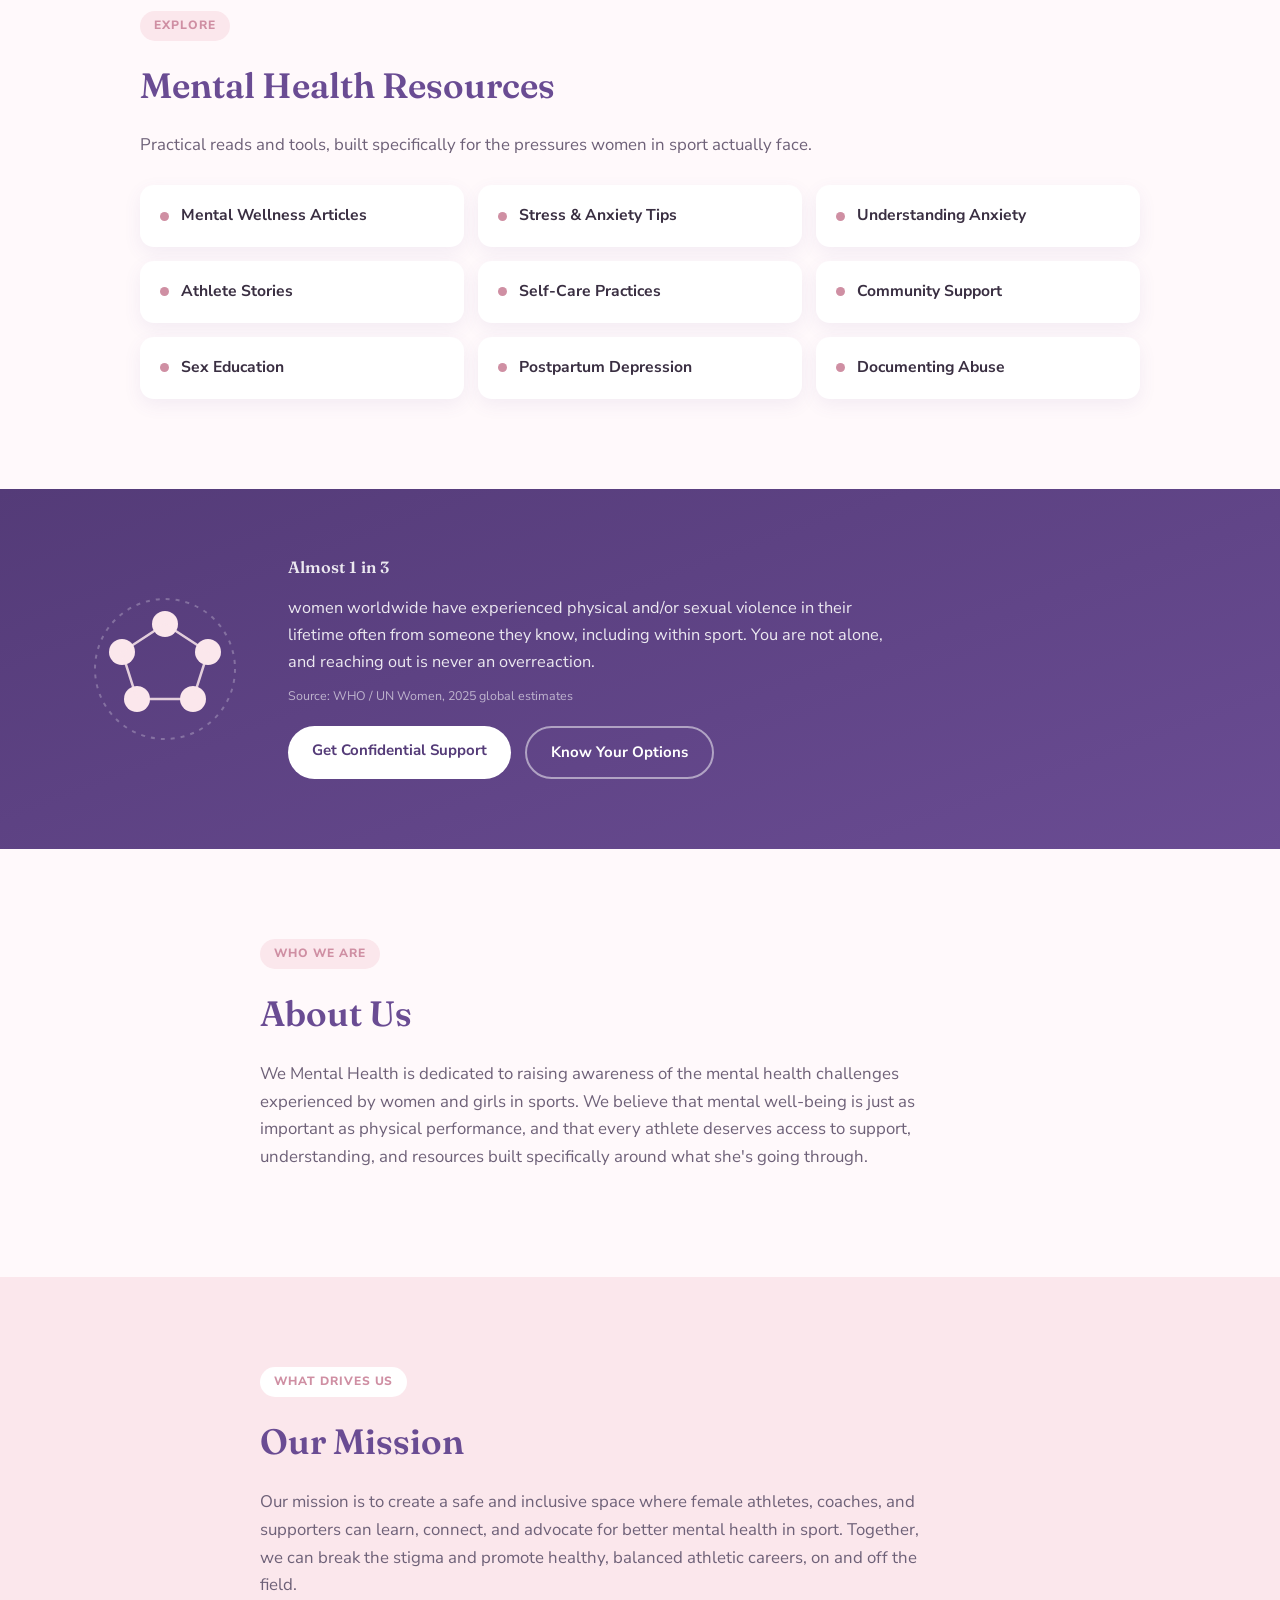
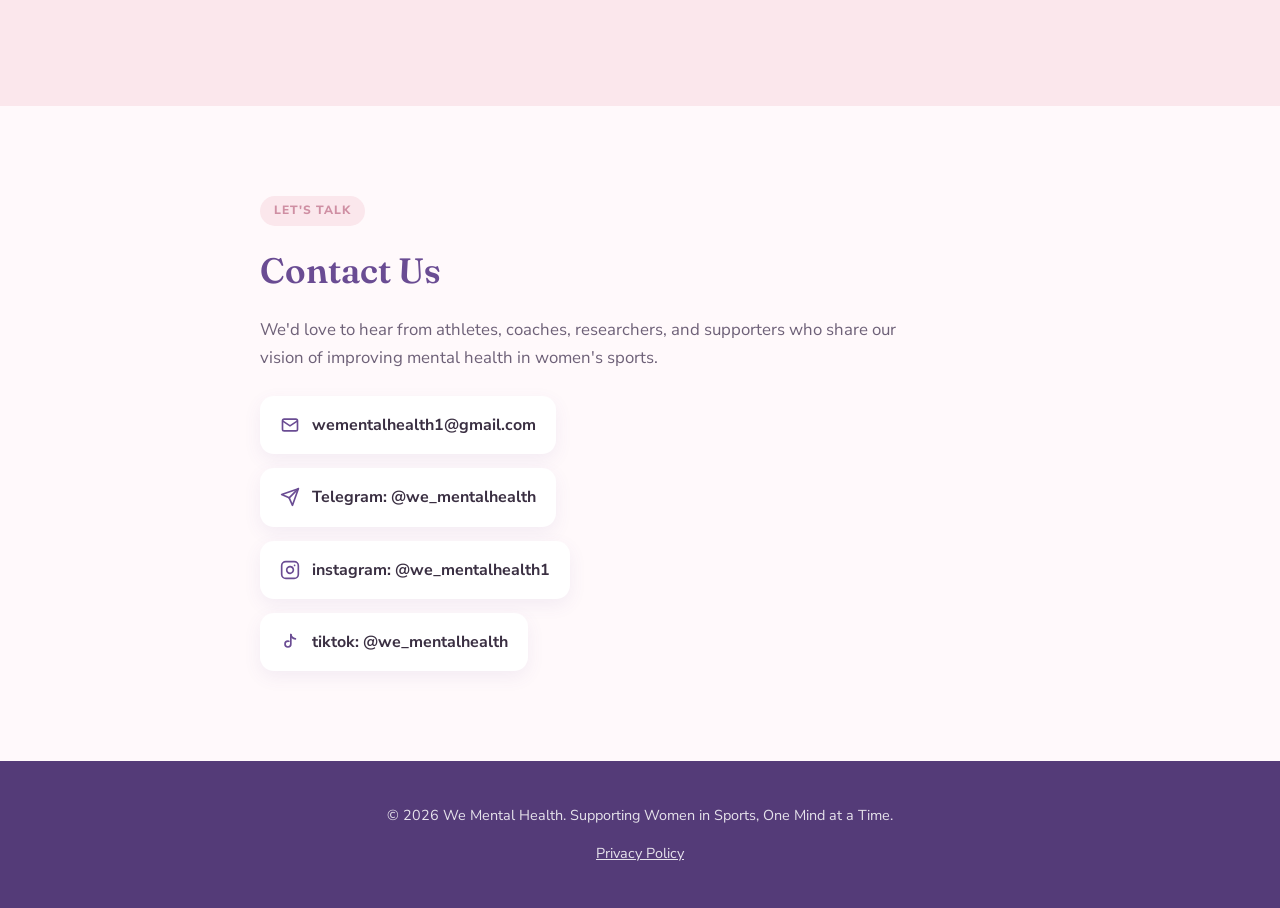
==== commit 7aff7a3a: "Update index.html" ====
--- a/We/index.html
+++ b/We/index.html
@@ -478,9 +478,8 @@
       <a class="contact-link" href="mailto:wementalhealth1@gmail.com">
         <svg width="20" height="20" viewBox="0 0 24 24" fill="none" stroke="currentColor" stroke-width="2"><rect x="3" y="5" width="18" height="14" rx="2"/><path d="M3 7l9 6 9-6"/></svg>
         wementalhealth1@gmail.com
-      </a>
-      <a class="contact-link" href="https://instagram.com/we_mentalhealth1" target="_blank" rel="noopener">
-        <svg width="20" height="20" viewBox="0 0 24 24" fill="none" stroke="currentColor" stroke-width="2" stroke-linecap="round" stroke-linejoin="round" aria-hidden="true"><rect x="2" y="2" width="20" height="20" rx="5" ry="5"/><path d="M16 11.37A4 4 0 1 1 12.63 8 4 4 0 0 1 16 11.37z"/><line x1="17.5" y1="6.5" x2="17.51" y2="6.5"/></svg> 
+      <a class="contact-link" href="https://t.me/we_mentalhealth" target="_blank" rel="noopener">
+        <svg width="20" height="20" viewBox="0 0 24 24" fill="none" stroke="currentColor" stroke-width="2" stroke-linecap="round" stroke-linejoin="round" aria-hidden="true"><path d="M22 2L11 13"/><path d="M22 2l-7 20-4-9-9-4 20-7z"/></svg> 
         Telegram: @we_mentalhealth
         </a> 
        <a class="contact-link" href="https://instagram.com/we_mentalhealth1" target="_blank" rel="noopener">
